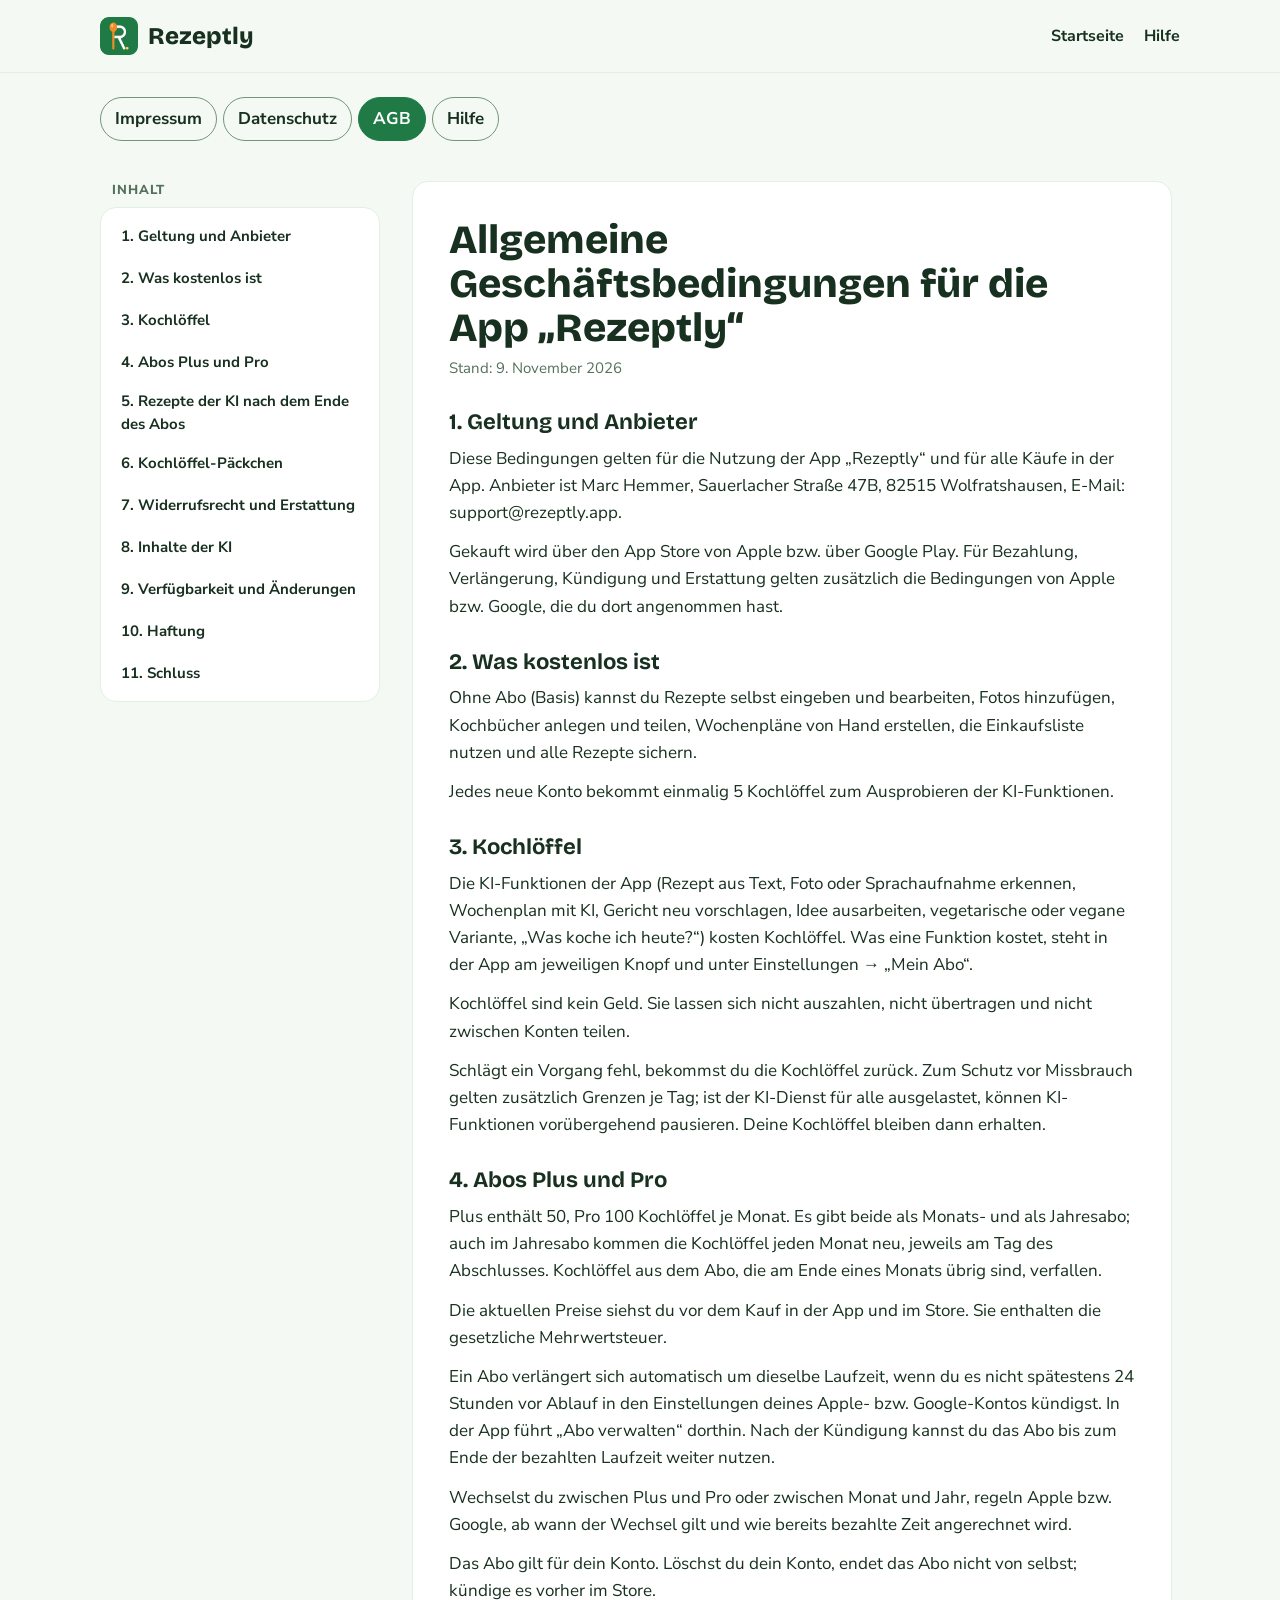
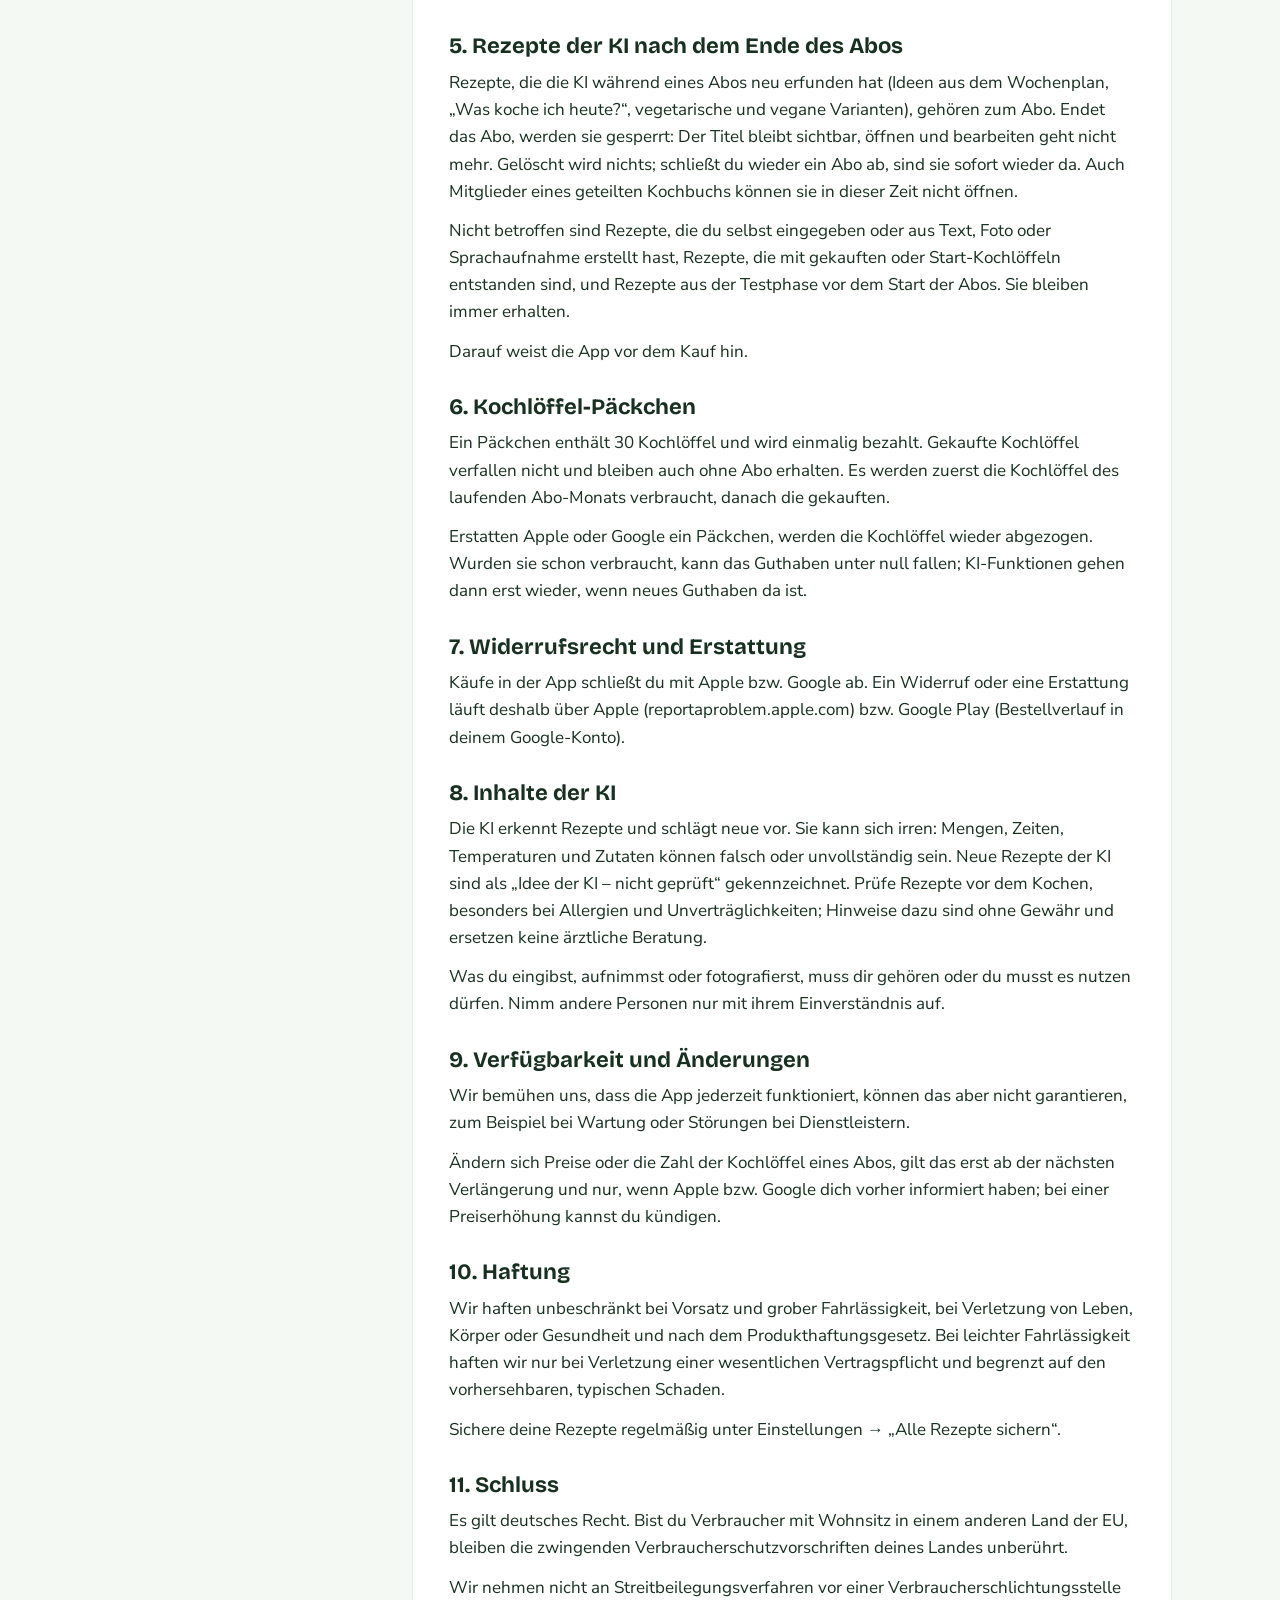
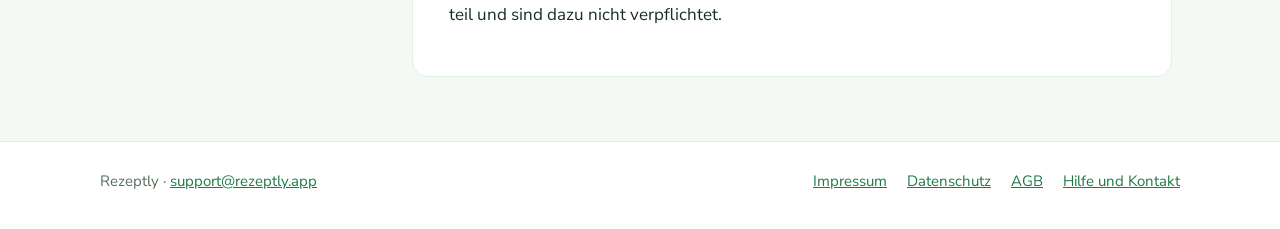
==== agb.html @ aaf9043b "Rechtstexte zu Rezeptly 1.3: AGB, Datenschutz (Abo, Allergien, Originalfotos), Texte Co-Authored-By:" ====
<!DOCTYPE html>
<html lang="de">
<head>
<meta charset="utf-8">
<meta name="viewport" content="width=device-width, initial-scale=1">
<title>AGB – Rezeptly</title>
<meta name="description" content="Allgemeine Geschäftsbedingungen der App Rezeptly: Abo, Kochlöffel und Päckchen.">
<link rel="canonical" href="https://rezeptly.app/agb.html">
<meta property="og:type" content="website">
<meta property="og:site_name" content="Rezeptly">
<meta property="og:title" content="AGB – Rezeptly">
<meta property="og:description" content="Allgemeine Geschäftsbedingungen der App Rezeptly: Abo, Kochlöffel und Päckchen.">
<meta property="og:url" content="https://rezeptly.app/agb.html">
<meta name="theme-color" content="#F4FAF3">
<link rel="icon" type="image/png" sizes="32x32" href="assets/favicon-32.png">
<link rel="icon" type="image/png" sizes="192x192" href="assets/favicon-192.png">
<link rel="apple-touch-icon" href="assets/apple-touch-icon.png">
<link rel="stylesheet" href="assets/site.css?v=70b84b6577">
</head>
<body>
<header class="site-header"><div class="wrap">
<a class="brand" href="index.html"><img class="logo" src="assets/logo-128.png" width="38" height="38" alt=""><b>Rezeptly</b></a>
<nav class="site-nav" aria-label="Hauptmenü"><a href="index.html">Startseite</a><a href="support.html">Hilfe</a></nav>
</div></header>
<main>
<div class="wrap" style="padding-top:24px"><nav class="legal-tabs" aria-label="Rechtstexte">
<a href="impressum.html">Impressum</a>
<a href="datenschutz.html">Datenschutz</a>
<a href="agb.html" aria-current="page">AGB</a>
<a href="support.html">Hilfe</a></nav></div>
<div class="wrap legal">
<aside class="toc"><span class="eyebrow">Inhalt</span><nav aria-label="Inhalt"><a href="#a1-1-geltung-und-anbieter">1. Geltung und Anbieter</a><a href="#a2-2-was-kostenlos-ist">2. Was kostenlos ist</a><a href="#a3-3-kochloeffel">3. Kochlöffel</a><a href="#a4-4-abos-plus-und-pro">4. Abos Plus und Pro</a><a href="#a5-5-rezepte-der-ki-nach-dem-ende-des-abos">5. Rezepte der KI nach dem Ende des Abos</a><a href="#a6-6-kochloeffel-paeckchen">6. Kochlöffel-Päckchen</a><a href="#a7-7-widerrufsrecht-und-erstattung">7. Widerrufsrecht und Erstattung</a><a href="#a8-8-inhalte-der-ki">8. Inhalte der KI</a><a href="#a9-9-verfuegbarkeit-und-aenderungen">9. Verfügbarkeit und Änderungen</a><a href="#a10-10-haftung">10. Haftung</a><a href="#a11-11-schluss">11. Schluss</a></nav></aside>
<article class="doc">

<h1>Allgemeine Geschäftsbedingungen für die App „Rezeptly“</h1>
<p class="updated">Stand: 9. November 2026</p>
<h2 id="a1-1-geltung-und-anbieter">1. Geltung und Anbieter</h2>
<p>Diese Bedingungen gelten für die Nutzung der App „Rezeptly“ und für alle Käufe in der App. Anbieter ist Marc Hemmer, Sauerlacher Straße 47B, 82515 Wolfratshausen, E-Mail: support@rezeptly.app.</p>
<p>Gekauft wird über den App Store von Apple bzw. über Google Play. Für Bezahlung, Verlängerung, Kündigung und Erstattung gelten zusätzlich die Bedingungen von Apple bzw. Google, die du dort angenommen hast.</p>
<h2 id="a2-2-was-kostenlos-ist">2. Was kostenlos ist</h2>
<p>Ohne Abo (Basis) kannst du Rezepte selbst eingeben und bearbeiten, Fotos hinzufügen, Kochbücher anlegen und teilen, Wochenpläne von Hand erstellen, die Einkaufsliste nutzen und alle Rezepte sichern.</p>
<p>Jedes neue Konto bekommt einmalig 5 Kochlöffel zum Ausprobieren der KI-Funktionen.</p>
<h2 id="a3-3-kochloeffel">3. Kochlöffel</h2>
<p>Die KI-Funktionen der App (Rezept aus Text, Foto oder Sprachaufnahme erkennen, Wochenplan mit KI, Gericht neu vorschlagen, Idee ausarbeiten, vegetarische oder vegane Variante, „Was koche ich heute?“) kosten Kochlöffel. Was eine Funktion kostet, steht in der App am jeweiligen Knopf und unter Einstellungen → „Mein Abo“.</p>
<p>Kochlöffel sind kein Geld. Sie lassen sich nicht auszahlen, nicht übertragen und nicht zwischen Konten teilen.</p>
<p>Schlägt ein Vorgang fehl, bekommst du die Kochlöffel zurück. Zum Schutz vor Missbrauch gelten zusätzlich Grenzen je Tag; ist der KI-Dienst für alle ausgelastet, können KI-Funktionen vorübergehend pausieren. Deine Kochlöffel bleiben dann erhalten.</p>
<h2 id="a4-4-abos-plus-und-pro">4. Abos Plus und Pro</h2>
<p>Plus enthält 50, Pro 100 Kochlöffel je Monat. Es gibt beide als Monats- und als Jahresabo; auch im Jahresabo kommen die Kochlöffel jeden Monat neu, jeweils am Tag des Abschlusses. Kochlöffel aus dem Abo, die am Ende eines Monats übrig sind, verfallen.</p>
<p>Die aktuellen Preise siehst du vor dem Kauf in der App und im Store. Sie enthalten die gesetzliche Mehrwertsteuer.</p>
<p>Ein Abo verlängert sich automatisch um dieselbe Laufzeit, wenn du es nicht spätestens 24 Stunden vor Ablauf in den Einstellungen deines Apple- bzw. Google-Kontos kündigst. In der App führt „Abo verwalten“ dorthin. Nach der Kündigung kannst du das Abo bis zum Ende der bezahlten Laufzeit weiter nutzen.</p>
<p>Wechselst du zwischen Plus und Pro oder zwischen Monat und Jahr, regeln Apple bzw. Google, ab wann der Wechsel gilt und wie bereits bezahlte Zeit angerechnet wird.</p>
<p>Das Abo gilt für dein Konto. Löschst du dein Konto, endet das Abo nicht von selbst; kündige es vorher im Store.</p>
<h2 id="a5-5-rezepte-der-ki-nach-dem-ende-des-abos">5. Rezepte der KI nach dem Ende des Abos</h2>
<p>Rezepte, die die KI während eines Abos neu erfunden hat (Ideen aus dem Wochenplan, „Was koche ich heute?“, vegetarische und vegane Varianten), gehören zum Abo. Endet das Abo, werden sie gesperrt: Der Titel bleibt sichtbar, öffnen und bearbeiten geht nicht mehr. Gelöscht wird nichts; schließt du wieder ein Abo ab, sind sie sofort wieder da. Auch Mitglieder eines geteilten Kochbuchs können sie in dieser Zeit nicht öffnen.</p>
<p>Nicht betroffen sind Rezepte, die du selbst eingegeben oder aus Text, Foto oder Sprachaufnahme erstellt hast, Rezepte, die mit gekauften oder Start-Kochlöffeln entstanden sind, und Rezepte aus der Testphase vor dem Start der Abos. Sie bleiben immer erhalten.</p>
<p>Darauf weist die App vor dem Kauf hin.</p>
<h2 id="a6-6-kochloeffel-paeckchen">6. Kochlöffel-Päckchen</h2>
<p>Ein Päckchen enthält 30 Kochlöffel und wird einmalig bezahlt. Gekaufte Kochlöffel verfallen nicht und bleiben auch ohne Abo erhalten. Es werden zuerst die Kochlöffel des laufenden Abo-Monats verbraucht, danach die gekauften.</p>
<p>Erstatten Apple oder Google ein Päckchen, werden die Kochlöffel wieder abgezogen. Wurden sie schon verbraucht, kann das Guthaben unter null fallen; KI-Funktionen gehen dann erst wieder, wenn neues Guthaben da ist.</p>
<h2 id="a7-7-widerrufsrecht-und-erstattung">7. Widerrufsrecht und Erstattung</h2>
<p>Käufe in der App schließt du mit Apple bzw. Google ab. Ein Widerruf oder eine Erstattung läuft deshalb über Apple (reportaproblem.apple.com) bzw. Google Play (Bestellverlauf in deinem Google-Konto).</p>
<h2 id="a8-8-inhalte-der-ki">8. Inhalte der KI</h2>
<p>Die KI erkennt Rezepte und schlägt neue vor. Sie kann sich irren: Mengen, Zeiten, Temperaturen und Zutaten können falsch oder unvollständig sein. Neue Rezepte der KI sind als „Idee der KI – nicht geprüft“ gekennzeichnet. Prüfe Rezepte vor dem Kochen, besonders bei Allergien und Unverträglichkeiten; Hinweise dazu sind ohne Gewähr und ersetzen keine ärztliche Beratung.</p>
<p>Was du eingibst, aufnimmst oder fotografierst, muss dir gehören oder du musst es nutzen dürfen. Nimm andere Personen nur mit ihrem Einverständnis auf.</p>
<h2 id="a9-9-verfuegbarkeit-und-aenderungen">9. Verfügbarkeit und Änderungen</h2>
<p>Wir bemühen uns, dass die App jederzeit funktioniert, können das aber nicht garantieren, zum Beispiel bei Wartung oder Störungen bei Dienstleistern.</p>
<p>Ändern sich Preise oder die Zahl der Kochlöffel eines Abos, gilt das erst ab der nächsten Verlängerung und nur, wenn Apple bzw. Google dich vorher informiert haben; bei einer Preiserhöhung kannst du kündigen.</p>
<h2 id="a10-10-haftung">10. Haftung</h2>
<p>Wir haften unbeschränkt bei Vorsatz und grober Fahrlässigkeit, bei Verletzung von Leben, Körper oder Gesundheit und nach dem Produkthaftungsgesetz. Bei leichter Fahrlässigkeit haften wir nur bei Verletzung einer wesentlichen Vertragspflicht und begrenzt auf den vorhersehbaren, typischen Schaden.</p>
<p>Sichere deine Rezepte regelmäßig unter Einstellungen → „Alle Rezepte sichern“.</p>
<h2 id="a11-11-schluss">11. Schluss</h2>
<p>Es gilt deutsches Recht. Bist du Verbraucher mit Wohnsitz in einem anderen Land der EU, bleiben die zwingenden Verbraucherschutzvorschriften deines Landes unberührt.</p>
<p>Wir nehmen nicht an Streitbeilegungsverfahren vor einer Verbraucherschlichtungsstelle teil und sind dazu nicht verpflichtet.</p>

</article>
</div>
</main>
<footer class="site-footer"><div class="wrap">
<span>Rezeptly · <a href="mailto:support@rezeptly.app">support@rezeptly.app</a></span>
<nav aria-label="Rechtliches"><a href="impressum.html">Impressum</a><a href="datenschutz.html">Datenschutz</a><a href="agb.html">AGB</a><a href="support.html">Hilfe und Kontakt</a></nav>
</div></footer>
</body>
</html>
---- assets/site.css ----
/* Erzeugt von scripts/site-layout.mts – nicht von Hand ändern. Farben aus src/theme/tokens.ts */
@font-face { font-family: "Bricolage Grotesque"; font-weight: 700; font-style: normal; font-display: swap; src: url("fonts/BricolageGrotesque_700Bold.ttf") format("truetype"); }
@font-face { font-family: "Bricolage Grotesque"; font-weight: 800; font-style: normal; font-display: swap; src: url("fonts/BricolageGrotesque_800ExtraBold.ttf") format("truetype"); }
@font-face { font-family: "Nunito Sans"; font-weight: 400; font-style: normal; font-display: swap; src: url("fonts/NunitoSans_400Regular.ttf") format("truetype"); }
@font-face { font-family: "Nunito Sans"; font-weight: 700; font-style: normal; font-display: swap; src: url("fonts/NunitoSans_700Bold.ttf") format("truetype"); }
@font-face { font-family: "Nunito Sans"; font-weight: 800; font-style: normal; font-display: swap; src: url("fonts/NunitoSans_800ExtraBold.ttf") format("truetype"); }
:root {
  color-scheme: light;
  --bg: #F4FAF3; --surface: #FFFFFF; --sunken: #EAF3EA; --ink: #17301F; --muted: #55705C;
  --border: #E2EFE3; --control: #749479; --basil: #1F7A45; --on-basil: #FFFFFF;
  --basil-soft: #DDF0E0; --basil-ink: #1A6B3C; --tomato: #D6362B; --tomato-soft: #FFE4E0;
  --tomato-ink: #A3271E; --lemon-soft: #FFF1BF; --lemon-ink: #6E5100;
  --display: "Bricolage Grotesque", -apple-system, "Segoe UI", Roboto, Helvetica, Arial, sans-serif;
  --body: "Nunito Sans", -apple-system, "Segoe UI", Roboto, Helvetica, Arial, sans-serif;
}
* { box-sizing: border-box; }
body { margin: 0; background: var(--bg); color: var(--ink); font: 17px/1.5 var(--body); -webkit-text-size-adjust: 100%; }
a { color: var(--basil); }
a:hover { color: var(--basil-ink); }
:focus-visible { outline: 3px solid var(--basil-ink); outline-offset: 2px; }
h1, h2, h3 { font-family: var(--display); margin: 0; }
p { margin: 0; }
.i { flex: none; }
.wrap { max-width: 1120px; margin: 0 auto; padding: 0 20px; }
.narrow { max-width: 820px; }
.muted { color: var(--muted); }
.eyebrow { font: 800 13px/18px var(--body); letter-spacing: .08em; text-transform: uppercase; color: var(--basil-ink); }
.h2 { font-weight: 800; font-size: clamp(28px, 4vw, 40px); line-height: 1.15; letter-spacing: -.01em; }
.intro { display: flex; flex-direction: column; gap: 10px; max-width: 680px; }
section.band { padding: 56px 0; }
.surface { background: var(--surface); border-top: 1px solid var(--border); border-bottom: 1px solid var(--border); }
.stack { display: flex; flex-direction: column; gap: 28px; }

/* Kopf und Fuß */
.site-header { border-bottom: 1px solid var(--border); background: var(--bg); }
.site-header .wrap { min-height: 72px; display: flex; align-items: center; justify-content: space-between; gap: 12px 20px; flex-wrap: wrap; padding-top: 8px; padding-bottom: 8px; }
.brand { display: flex; align-items: center; gap: 10px; text-decoration: none; color: var(--ink); }
.brand:hover { color: var(--ink); }
.logo { width: 38px; height: 38px; display: block; flex: none; }
.brand b { font: 800 24px/1 var(--display); }
.site-nav { display: flex; align-items: center; gap: 4px 20px; flex-wrap: wrap; }
.site-nav a { min-height: 44px; display: inline-flex; align-items: center; color: var(--ink); text-decoration: none; font-weight: 700; font-size: 16px; }
.site-nav a:hover { color: var(--basil); }
.site-footer { border-top: 1px solid var(--border); background: var(--surface); margin-top: 0; }
.site-footer .wrap { padding-top: 28px; padding-bottom: 36px; display: flex; justify-content: space-between; gap: 12px 20px; flex-wrap: wrap; font-size: 15px; color: var(--muted); }
.site-footer nav { display: flex; gap: 8px 20px; flex-wrap: wrap; }

/* Knöpfe */
.btn { display: inline-flex; align-items: center; justify-content: center; gap: 8px; min-height: 52px; padding: 0 22px; border-radius: 16px; font: 800 17px/1.2 var(--body); text-decoration: none; border: 0; cursor: pointer; text-align: center; }
.btn-primary { background: var(--basil); color: var(--on-basil); }
.btn-primary:hover { color: var(--on-basil); filter: brightness(1.08); }
.btn-secondary { background: var(--surface); color: var(--basil); border: 1.5px solid var(--control); }
.btn-light { background: var(--surface); color: var(--basil); }
.btn-small { min-height: 44px; padding: 0 16px; font-size: 16px; }
.soon { display: inline-flex; align-items: center; justify-content: center; text-align: center; line-height: 1.3; min-height: 52px; padding: 8px 20px; border-radius: 16px; background: var(--lemon-soft); color: var(--lemon-ink); font-weight: 800; }
.actions { display: flex; gap: 12px; flex-wrap: wrap; }

/* Startseite im Stil der Instagram-Beiträge (E-091): grüne Bühne, schräge Handys mit echten
   App-Bildschirmen, Farbstreifen Basilikum · Tomate · Zitrone zwischen den großen Abschnitten */
.site-header.on-green { background: var(--basil); border-bottom: 0; }
.on-green .brand, .on-green .brand:hover, .on-green .site-nav a { color: var(--on-basil); }
.on-green .site-nav a:hover { color: var(--basil-soft); }
.on-green .logo { border-radius: 10px; outline: 2.5px solid var(--on-basil); }
.pill { align-self: flex-start; display: inline-block; padding: 6px 14px; border-radius: 999px; font: 800 13px/1.2 var(--body); letter-spacing: .07em; text-transform: uppercase; }
.pill-glass { background: rgba(255, 255, 255, .16); color: var(--on-basil); }
.pill-tomato { background: var(--tomato-soft); color: var(--tomato-ink); }
.pill-basil { background: var(--basil-soft); color: var(--basil-ink); }
.band-stripe { display: flex; height: 8px; }
.band-stripe span { flex: 1; }
.band-stripe span:nth-child(1) { background: #5BC985; } .band-stripe span:nth-child(2) { background: var(--tomato); } .band-stripe span:nth-child(3) { background: #FFD84D; }
.shot { display: block; border-radius: 34px; overflow: hidden; border: 4px solid #fff; background: #fff; box-shadow: 0 26px 60px rgba(23, 48, 31, .3); }
.shot img { display: block; width: 100%; height: auto; }
.btn-lemon { background: #FFD84D; color: var(--lemon-ink); }
.btn-ghost { border: 2px solid rgba(255, 255, 255, .7); color: var(--on-basil); }
.btn-ghost:hover { color: var(--on-basil); background: rgba(255, 255, 255, .1); }
.soon.on-dark { background: #FFD84D; }
.hero { background: var(--basil); color: var(--on-basil); overflow: hidden; }
.hero .wrap { display: grid; grid-template-columns: 1.1fr .9fr; gap: 40px; align-items: center; padding-top: 36px; }
.hero-text { display: flex; flex-direction: column; gap: 18px; padding-bottom: 56px; }
.hero h1 { font-weight: 800; font-size: clamp(40px, 5.6vw, 68px); line-height: 1.02; letter-spacing: -.02em; }
.hero .sub { font: 700 22px/1.4 var(--body); color: var(--basil-soft); }
.hero .lead { max-width: 520px; font-size: 18px; line-height: 1.55; color: #E9F5EC; }
.catch { max-width: 520px; padding: 4px 0 4px 16px; border-left: 4px solid #FFD84D; font: 700 19px/1.45 var(--body); }
.trust { font-size: 15px; color: var(--basil-soft); }
.hero-phones { position: relative; height: 560px; }
.hero-phones .shot { position: absolute; width: 250px; }
.hero-phones .front { left: 12%; top: 40px; transform: rotate(-5deg); z-index: 1; }
.hero-phones .back { right: 2%; top: 96px; transform: rotate(5deg); }
.split { display: grid; grid-template-columns: 1fr 1fr; gap: 56px; align-items: center; }
.split > div { display: flex; flex-direction: column; gap: 14px; }
section.band.roomy { padding: 88px 0; }
.big { font-weight: 800; font-size: clamp(32px, 4vw, 46px); line-height: 1.08; letter-spacing: -.015em; }
.voice { max-width: 520px; margin-top: 10px; padding: 16px 18px; border-radius: 18px 18px 18px 4px; background: var(--tomato-soft); color: var(--tomato-ink); font: 700 17px/1.5 var(--body); }
.voice small { display: block; margin-top: 6px; font-weight: 400; font-size: 14px; }
.steps { margin-top: 14px; display: flex; flex-direction: column; gap: 20px; }
.step { display: flex; gap: 16px; }
.step b { display: block; font-size: 20px; line-height: 1.3; }
.num { width: 42px; height: 42px; border-radius: 50%; display: grid; place-items: center; font: 800 19px/1 var(--body); flex: none; }
.solo { display: flex; justify-content: center; }
.solo .shot { width: 290px; transform: rotate(3deg); }
.feats { margin-top: 14px; display: flex; flex-direction: column; gap: 12px; }
.feat { display: flex; gap: 14px; align-items: center; padding: 14px 18px; border-radius: 18px; font-size: 17px; line-height: 1.45; }
.feat .badge { width: 44px; height: 44px; border-radius: 13px; background: rgba(255, 255, 255, .7); }
.duo { position: relative; height: 600px; }
.duo .shot { position: absolute; width: 250px; }
.duo .a { left: 4%; top: 20px; transform: rotate(-4deg); }
.duo .b { right: 4%; top: 90px; transform: rotate(4deg); }
.cta { background: var(--basil); color: var(--on-basil); text-align: center; }
.cta .wrap { padding-top: 84px; padding-bottom: 76px; display: flex; flex-direction: column; align-items: center; gap: 16px; }
.cta h2 { font-weight: 800; font-size: clamp(28px, 3.6vw, 42px); line-height: 1.15; max-width: 820px; }
.cta p { font-size: 18px; color: var(--basil-soft); }
.badge { width: 48px; height: 48px; border-radius: 14px; display: grid; place-items: center; flex: none; }
.b-basil { background: var(--basil-soft); color: var(--basil-ink); }
.b-tomato { background: var(--tomato-soft); color: var(--tomato-ink); }
.b-lemon { background: var(--lemon-soft); color: var(--lemon-ink); }

/* Fragen und Antworten */
.faq { display: flex; flex-direction: column; gap: 12px; }
details { background: var(--surface); border: 1.5px solid var(--border); border-radius: 16px; padding: 0 20px; }
summary { min-height: 56px; display: flex; align-items: center; font-weight: 700; font-size: 17px; cursor: pointer; padding: 12px 0; }
details p { padding: 0 0 18px; color: var(--muted); font-size: 16px; line-height: 1.5; }

/* Hilfe */
.page-title { display: flex; align-items: center; gap: 14px; }
.page-title h1 { font-weight: 800; font-size: clamp(30px, 5vw, 44px); line-height: 1.1; }
.contact { display: flex; align-items: center; justify-content: space-between; gap: 16px; flex-wrap: wrap; padding: 22px; border-radius: 16px; background: var(--basil); color: var(--on-basil); }

/* Rechtstexte */
.legal { display: flex; gap: 32px; flex-wrap: wrap; align-items: flex-start; padding-top: 40px; padding-bottom: 64px; }
.toc { flex: 1 1 220px; max-width: 280px; }
.toc nav { display: flex; flex-direction: column; gap: 2px; background: var(--surface); border: 1.5px solid var(--border); border-radius: 16px; padding: 8px; }
.toc a { display: flex; align-items: center; min-height: 40px; padding: 6px 12px; border-radius: 10px; text-decoration: none; color: var(--ink); font-size: 15px; font-weight: 700; }
.toc a:hover { background: var(--basil-soft); color: var(--basil-ink); }
.toc .eyebrow { display: block; padding: 0 12px 8px; color: var(--muted); }
article.doc { flex: 999 1 560px; min-width: 0; max-width: 760px; background: var(--surface); border: 1.5px solid var(--border); border-radius: 16px; padding: clamp(20px, 4vw, 36px); }
article.doc h1 { font-weight: 800; font-size: clamp(30px, 4.5vw, 40px); line-height: 1.1; margin-bottom: 6px; }
article.doc h2 { font-weight: 700; font-size: 22px; line-height: 1.3; margin: 28px 0 8px; scroll-margin-top: 16px; }
article.doc p { margin: 0 0 12px; line-height: 1.6; overflow-wrap: anywhere; }
.updated { color: var(--muted); font-size: 15px; }
.note { padding: 12px 16px; border-radius: 12px; font-size: 15px; line-height: 1.5; }
.note-warn { background: var(--lemon-soft); color: var(--lemon-ink); }
.note-ok { background: var(--basil-soft); color: var(--basil-ink); }
.legal-tabs { display: flex; gap: 6px; flex-wrap: wrap; }
.legal-tabs a { min-height: 44px; display: inline-flex; align-items: center; padding: 0 14px; border-radius: 999px; border: 1.5px solid var(--control); text-decoration: none; font-weight: 700; color: var(--ink); }
.legal-tabs a[aria-current="page"] { background: var(--basil); border-color: var(--basil); color: var(--on-basil); }

/* Einladung */
.invite { max-width: 520px; margin: 0 auto; padding: 32px 16px 48px; display: flex; flex-direction: column; gap: 16px; }
.invite-card { background: var(--surface); border: 1.5px solid var(--border); border-radius: 20px; overflow: hidden; }
.stripe { display: flex; height: 6px; } .stripe span { flex: 1; }
.invite-card .inner { padding: 22px 18px; display: flex; flex-direction: column; gap: 14px; }
.invite-card h1 { font-weight: 800; font-size: 28px; line-height: 1.15; }
.code { text-align: center; font: 800 clamp(20px, 6.4vw, 28px)/1 var(--body); letter-spacing: .08em; white-space: nowrap; padding: 16px; border-radius: 16px; background: var(--sunken); border: 1.5px dashed var(--control); }
.invite .btn { width: 100%; }
[hidden] { display: none !important; }
/* Rundgang-Video (E-093): Hochformat 9:16, startet stumm mit Untertiteln im Bild */
.tour .wrap { display: grid; grid-template-columns: 1fr auto; gap: 56px; align-items: center; }
.tour .wrap > div { display: flex; flex-direction: column; gap: 14px; }
.tour video { display: block; width: 300px; aspect-ratio: 9 / 16; height: auto; border-radius: 28px; background: var(--basil); box-shadow: 0 26px 60px rgba(23, 48, 31, .3); }
.chapters { display: flex; flex-wrap: wrap; gap: 8px; margin-top: 4px; }
.chapters span { padding: 6px 12px; border-radius: 999px; background: var(--basil-soft); color: var(--basil-ink); font-weight: 700; font-size: 15px; }
.ai-note { font-size: 14px; color: var(--muted); }

@media (max-width: 860px) {
  .tour .wrap { grid-template-columns: 1fr; gap: 28px; justify-items: center; }
  .tour video { width: min(300px, 80vw); }
  .hero .wrap, .split { grid-template-columns: 1fr; }
  .hero .wrap { padding-top: 20px; gap: 8px; }
  .hero-text { padding-bottom: 8px; }
  .hero-phones { height: 430px; }
  .hero-phones .shot, .duo .shot { width: 190px; }
  .hero-phones .front { left: 4%; top: 24px; }
  .hero-phones .back { right: 4%; top: 70px; }
  section.band.roomy { padding: 60px 0; }
  .split { gap: 36px; }
  .solo .shot { width: 240px; }
  .duo { height: 470px; order: 2; }
}
@media (max-width: 640px) {
  section.band { padding: 40px 0; }
  .actions .btn, .actions .soon { width: 100%; justify-content: center; }
  .toc { display: none; }
}
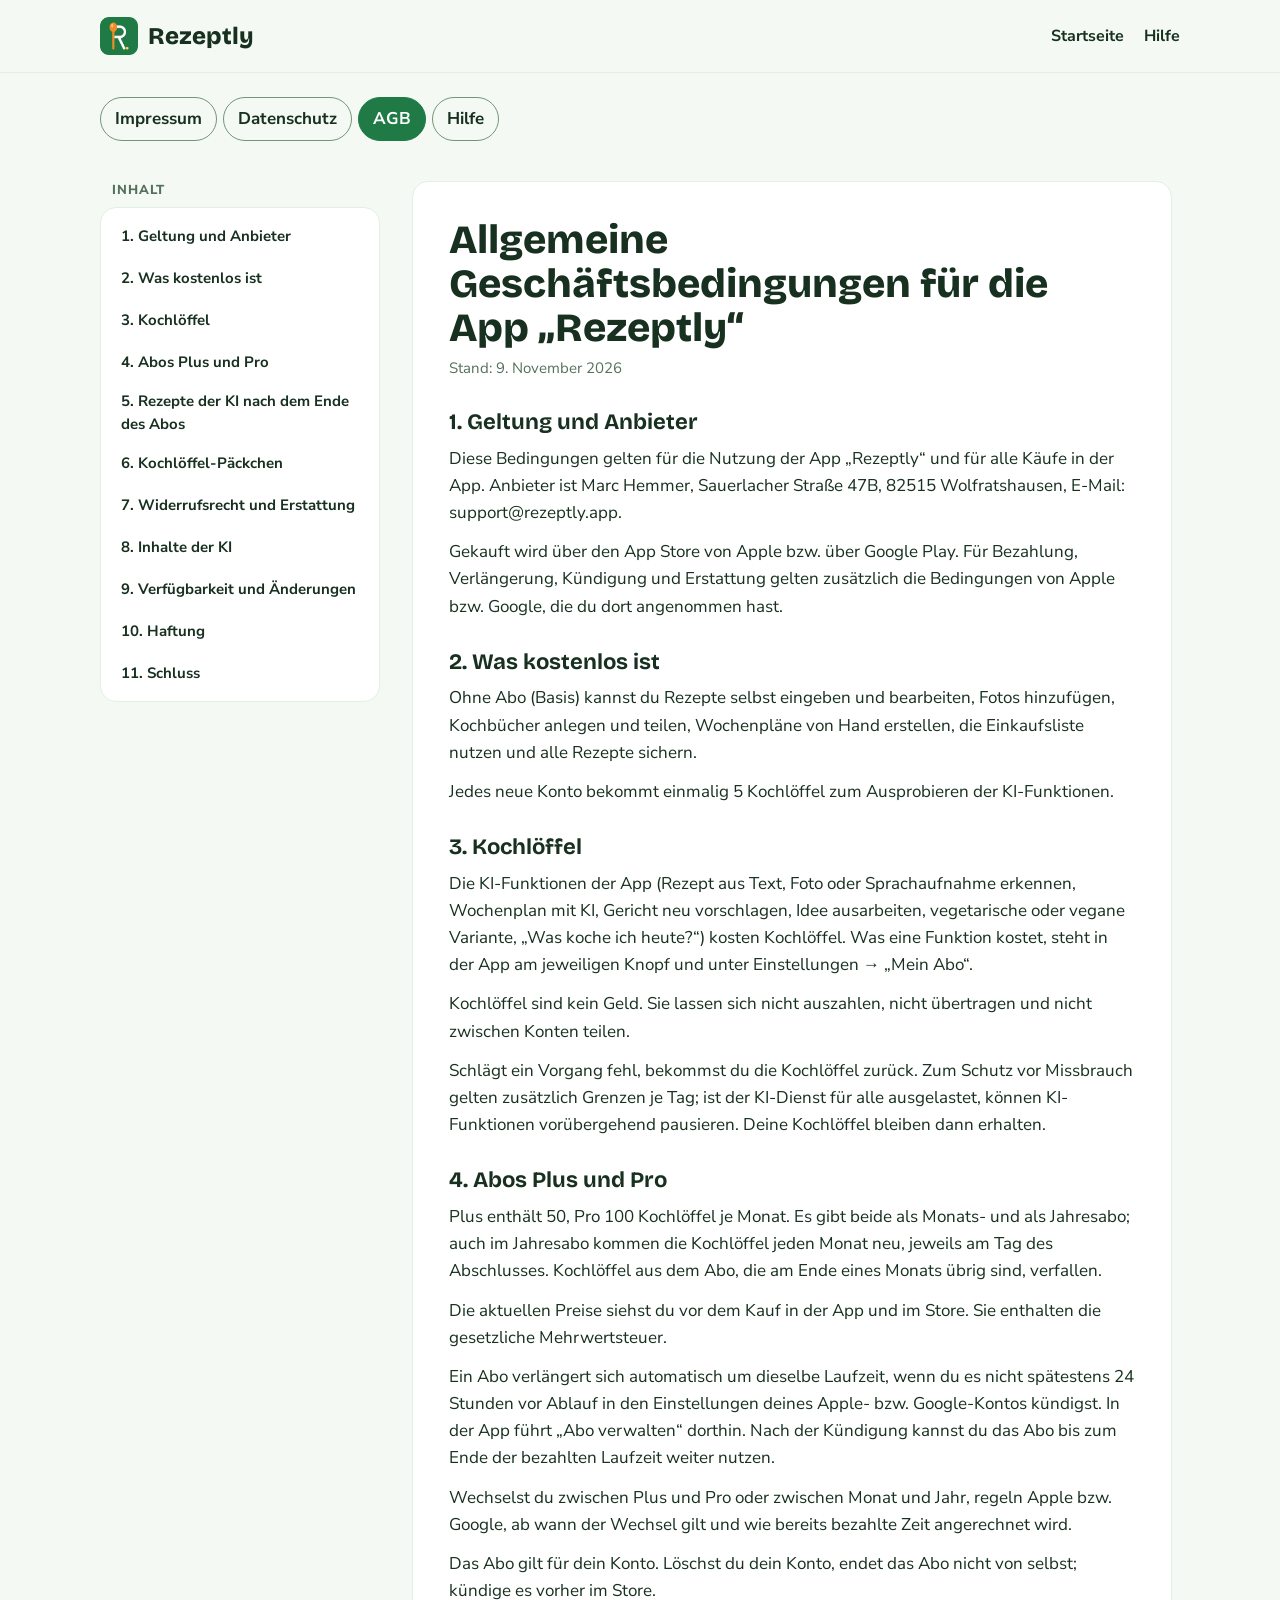
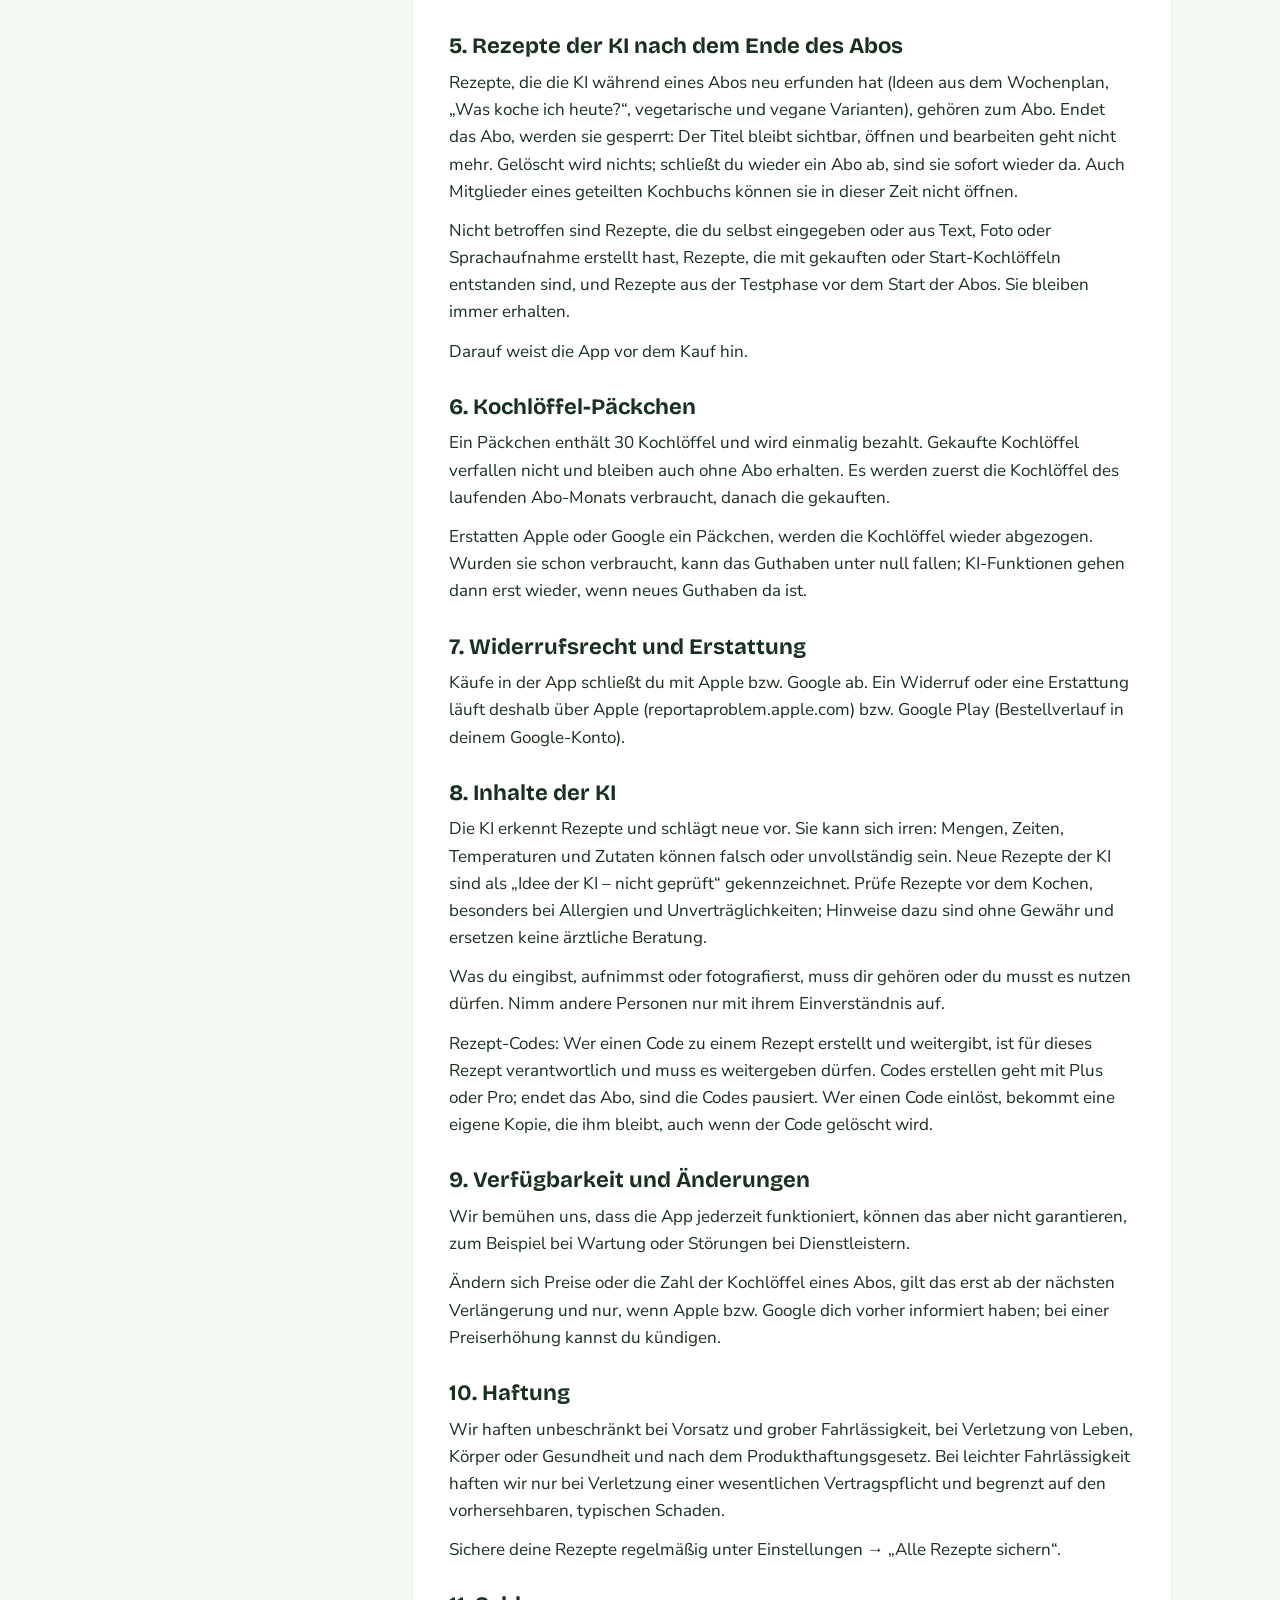
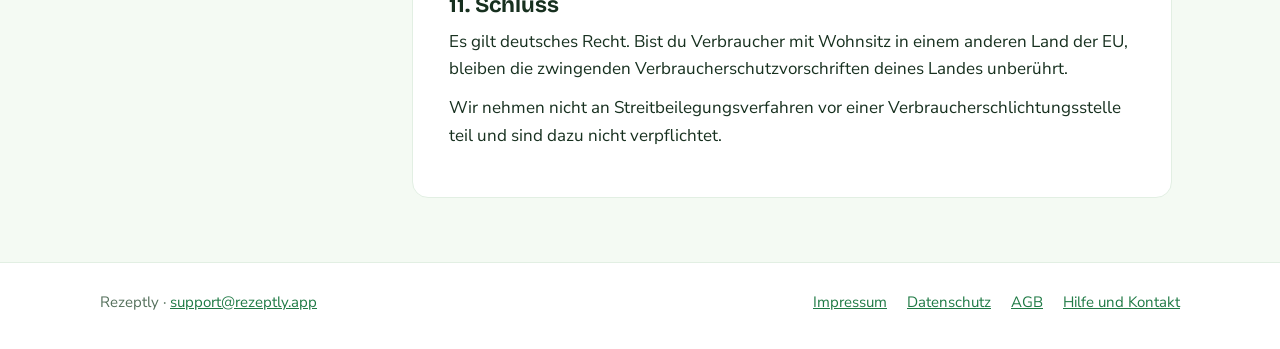
==== commit c83af8b1: "AGB und Datenschutz: Rezept-Codes Co-Authored-By: Claude Opus 5.5 <noreply@anthropic.com>" ====
--- a/agb.html
+++ b/agb.html
@@ -62,6 +62,7 @@
 <h2 id="a8-8-inhalte-der-ki">8. Inhalte der KI</h2>
 <p>Die KI erkennt Rezepte und schlägt neue vor. Sie kann sich irren: Mengen, Zeiten, Temperaturen und Zutaten können falsch oder unvollständig sein. Neue Rezepte der KI sind als „Idee der KI – nicht geprüft“ gekennzeichnet. Prüfe Rezepte vor dem Kochen, besonders bei Allergien und Unverträglichkeiten; Hinweise dazu sind ohne Gewähr und ersetzen keine ärztliche Beratung.</p>
 <p>Was du eingibst, aufnimmst oder fotografierst, muss dir gehören oder du musst es nutzen dürfen. Nimm andere Personen nur mit ihrem Einverständnis auf.</p>
+<p>Rezept-Codes: Wer einen Code zu einem Rezept erstellt und weitergibt, ist für dieses Rezept verantwortlich und muss es weitergeben dürfen. Codes erstellen geht mit Plus oder Pro; endet das Abo, sind die Codes pausiert. Wer einen Code einlöst, bekommt eine eigene Kopie, die ihm bleibt, auch wenn der Code gelöscht wird.</p>
 <h2 id="a9-9-verfuegbarkeit-und-aenderungen">9. Verfügbarkeit und Änderungen</h2>
 <p>Wir bemühen uns, dass die App jederzeit funktioniert, können das aber nicht garantieren, zum Beispiel bei Wartung oder Störungen bei Dienstleistern.</p>
 <p>Ändern sich Preise oder die Zahl der Kochlöffel eines Abos, gilt das erst ab der nächsten Verlängerung und nur, wenn Apple bzw. Google dich vorher informiert haben; bei einer Preiserhöhung kannst du kündigen.</p>
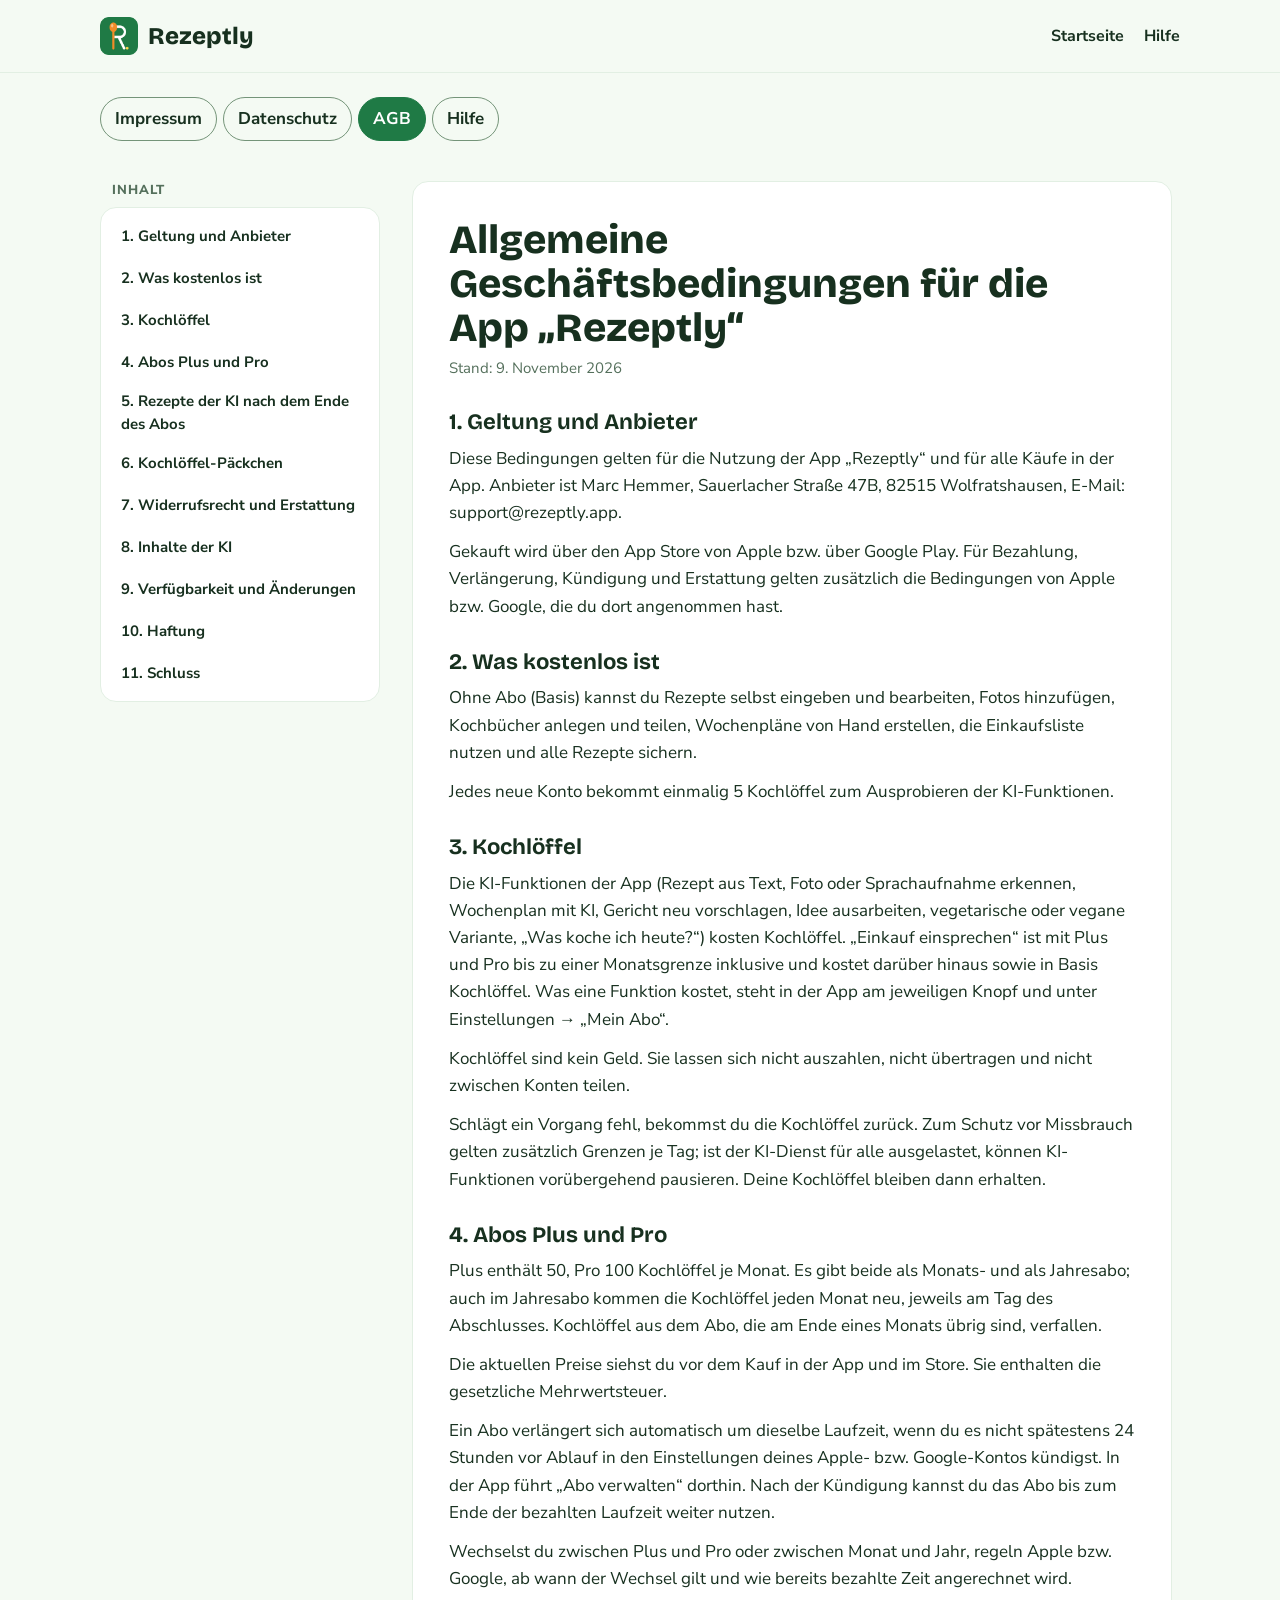
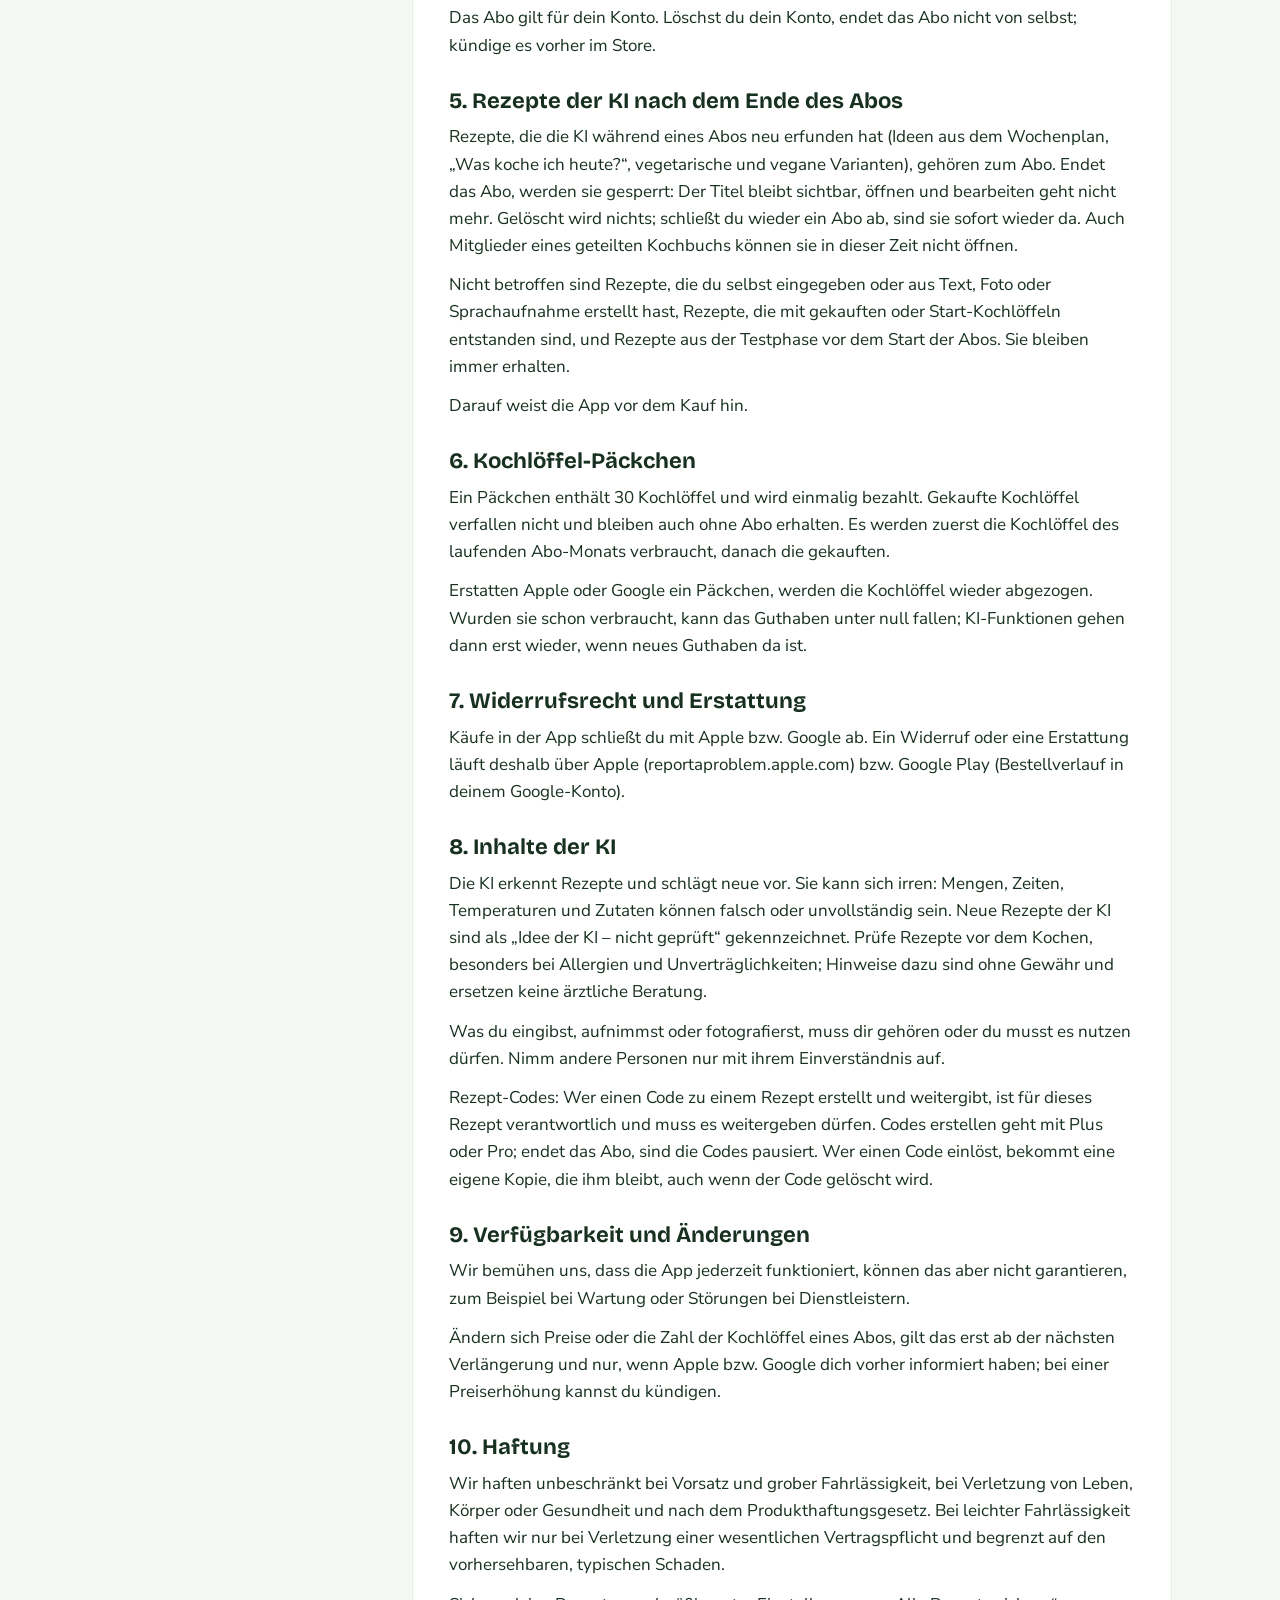
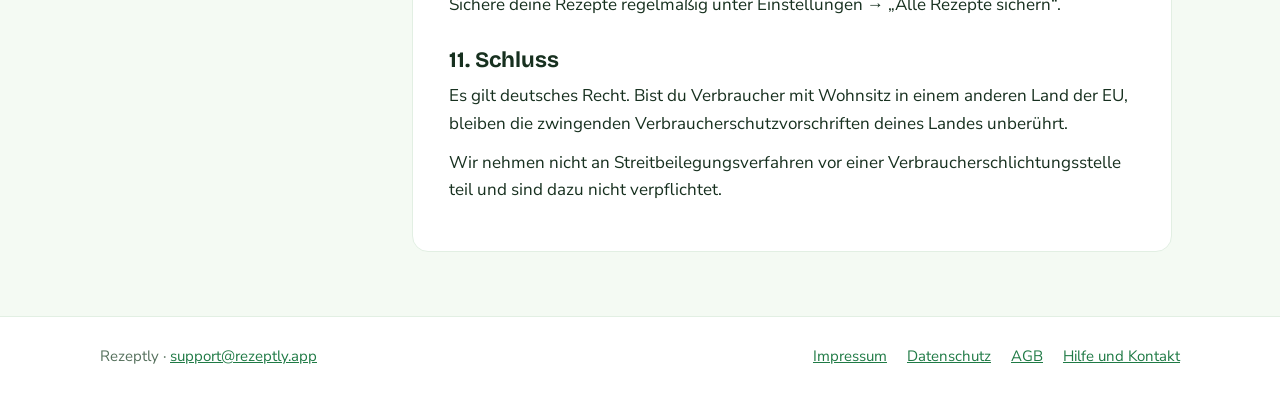
==== commit 7de2e320: "AGB: Einkauf per Sprache in der Liste der KI-Funktionen Co-Authored-By: Claude Opus 5.5 <noreply@ant" ====
--- a/agb.html
+++ b/agb.html
@@ -41,7 +41,7 @@
 <p>Ohne Abo (Basis) kannst du Rezepte selbst eingeben und bearbeiten, Fotos hinzufügen, Kochbücher anlegen und teilen, Wochenpläne von Hand erstellen, die Einkaufsliste nutzen und alle Rezepte sichern.</p>
 <p>Jedes neue Konto bekommt einmalig 5 Kochlöffel zum Ausprobieren der KI-Funktionen.</p>
 <h2 id="a3-3-kochloeffel">3. Kochlöffel</h2>
-<p>Die KI-Funktionen der App (Rezept aus Text, Foto oder Sprachaufnahme erkennen, Wochenplan mit KI, Gericht neu vorschlagen, Idee ausarbeiten, vegetarische oder vegane Variante, „Was koche ich heute?“) kosten Kochlöffel. Was eine Funktion kostet, steht in der App am jeweiligen Knopf und unter Einstellungen → „Mein Abo“.</p>
+<p>Die KI-Funktionen der App (Rezept aus Text, Foto oder Sprachaufnahme erkennen, Wochenplan mit KI, Gericht neu vorschlagen, Idee ausarbeiten, vegetarische oder vegane Variante, „Was koche ich heute?“) kosten Kochlöffel. „Einkauf einsprechen“ ist mit Plus und Pro bis zu einer Monatsgrenze inklusive und kostet darüber hinaus sowie in Basis Kochlöffel. Was eine Funktion kostet, steht in der App am jeweiligen Knopf und unter Einstellungen → „Mein Abo“.</p>
 <p>Kochlöffel sind kein Geld. Sie lassen sich nicht auszahlen, nicht übertragen und nicht zwischen Konten teilen.</p>
 <p>Schlägt ein Vorgang fehl, bekommst du die Kochlöffel zurück. Zum Schutz vor Missbrauch gelten zusätzlich Grenzen je Tag; ist der KI-Dienst für alle ausgelastet, können KI-Funktionen vorübergehend pausieren. Deine Kochlöffel bleiben dann erhalten.</p>
 <h2 id="a4-4-abos-plus-und-pro">4. Abos Plus und Pro</h2>
